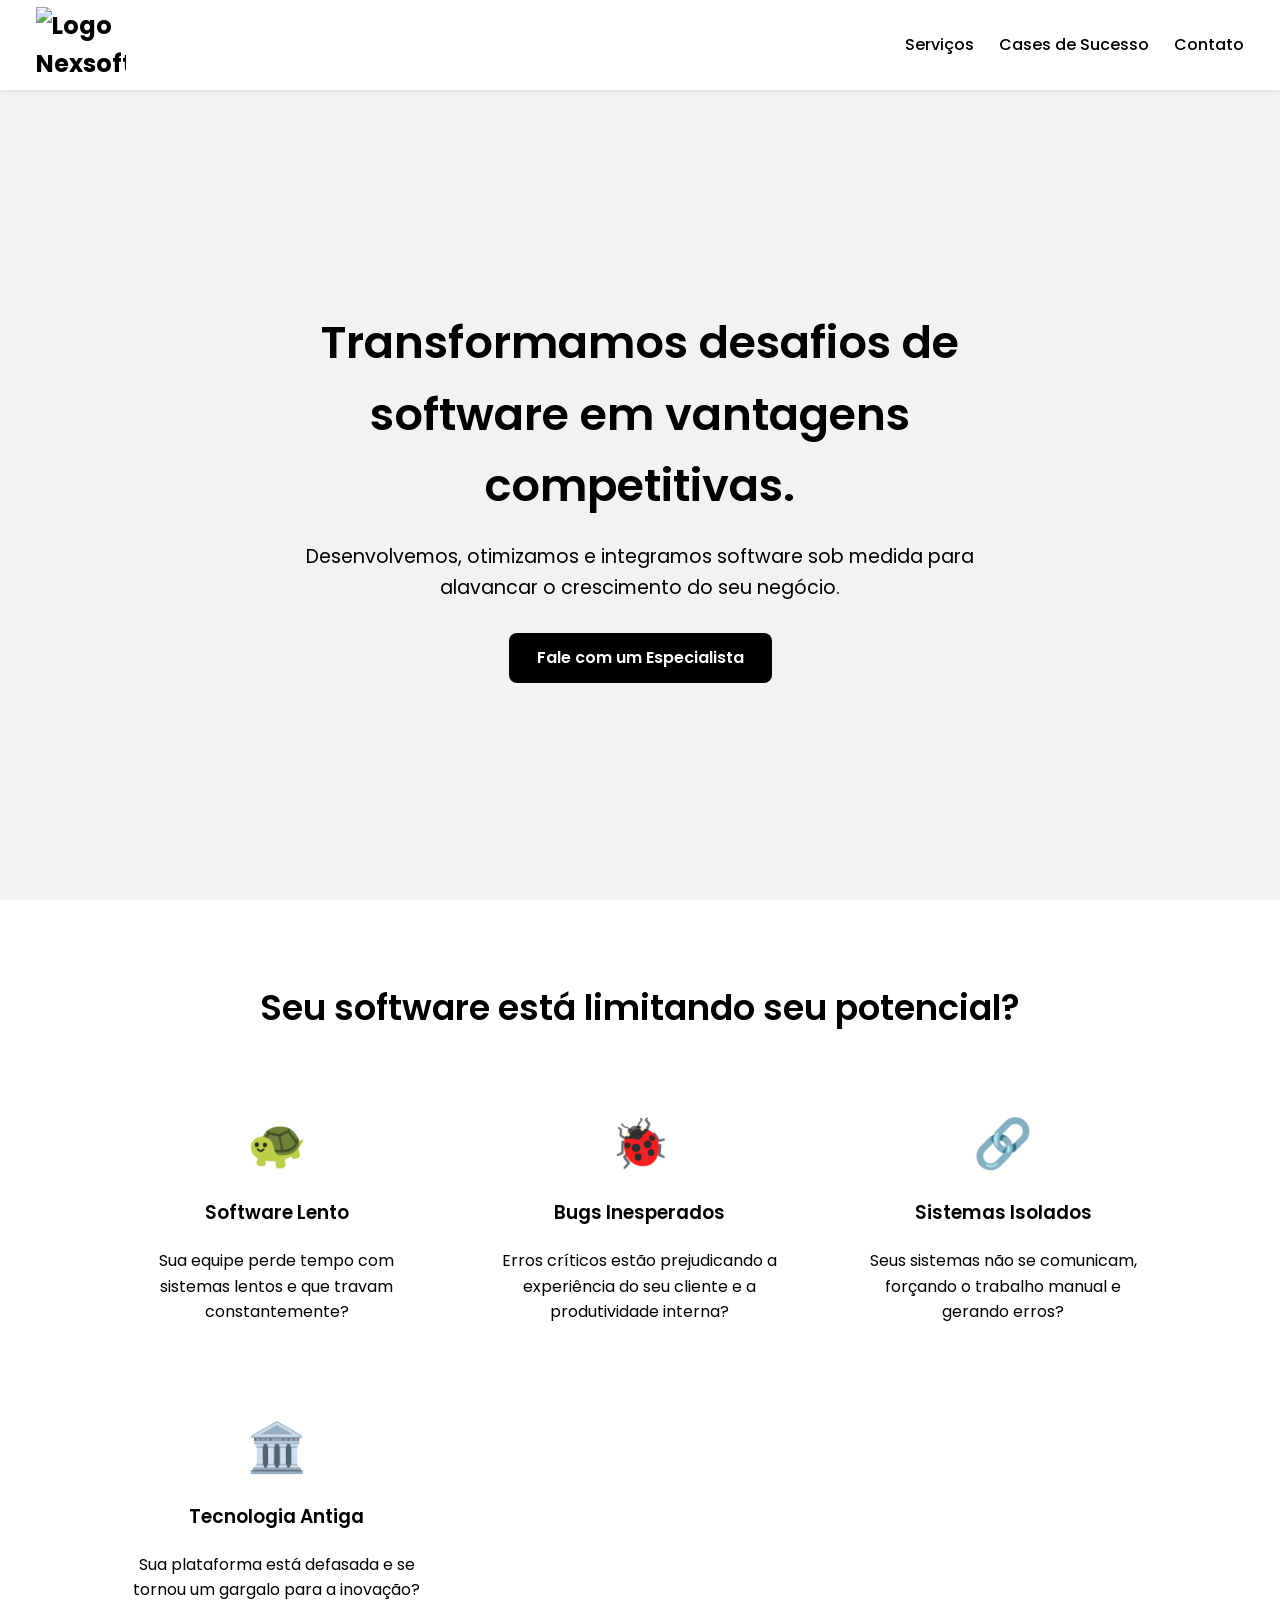
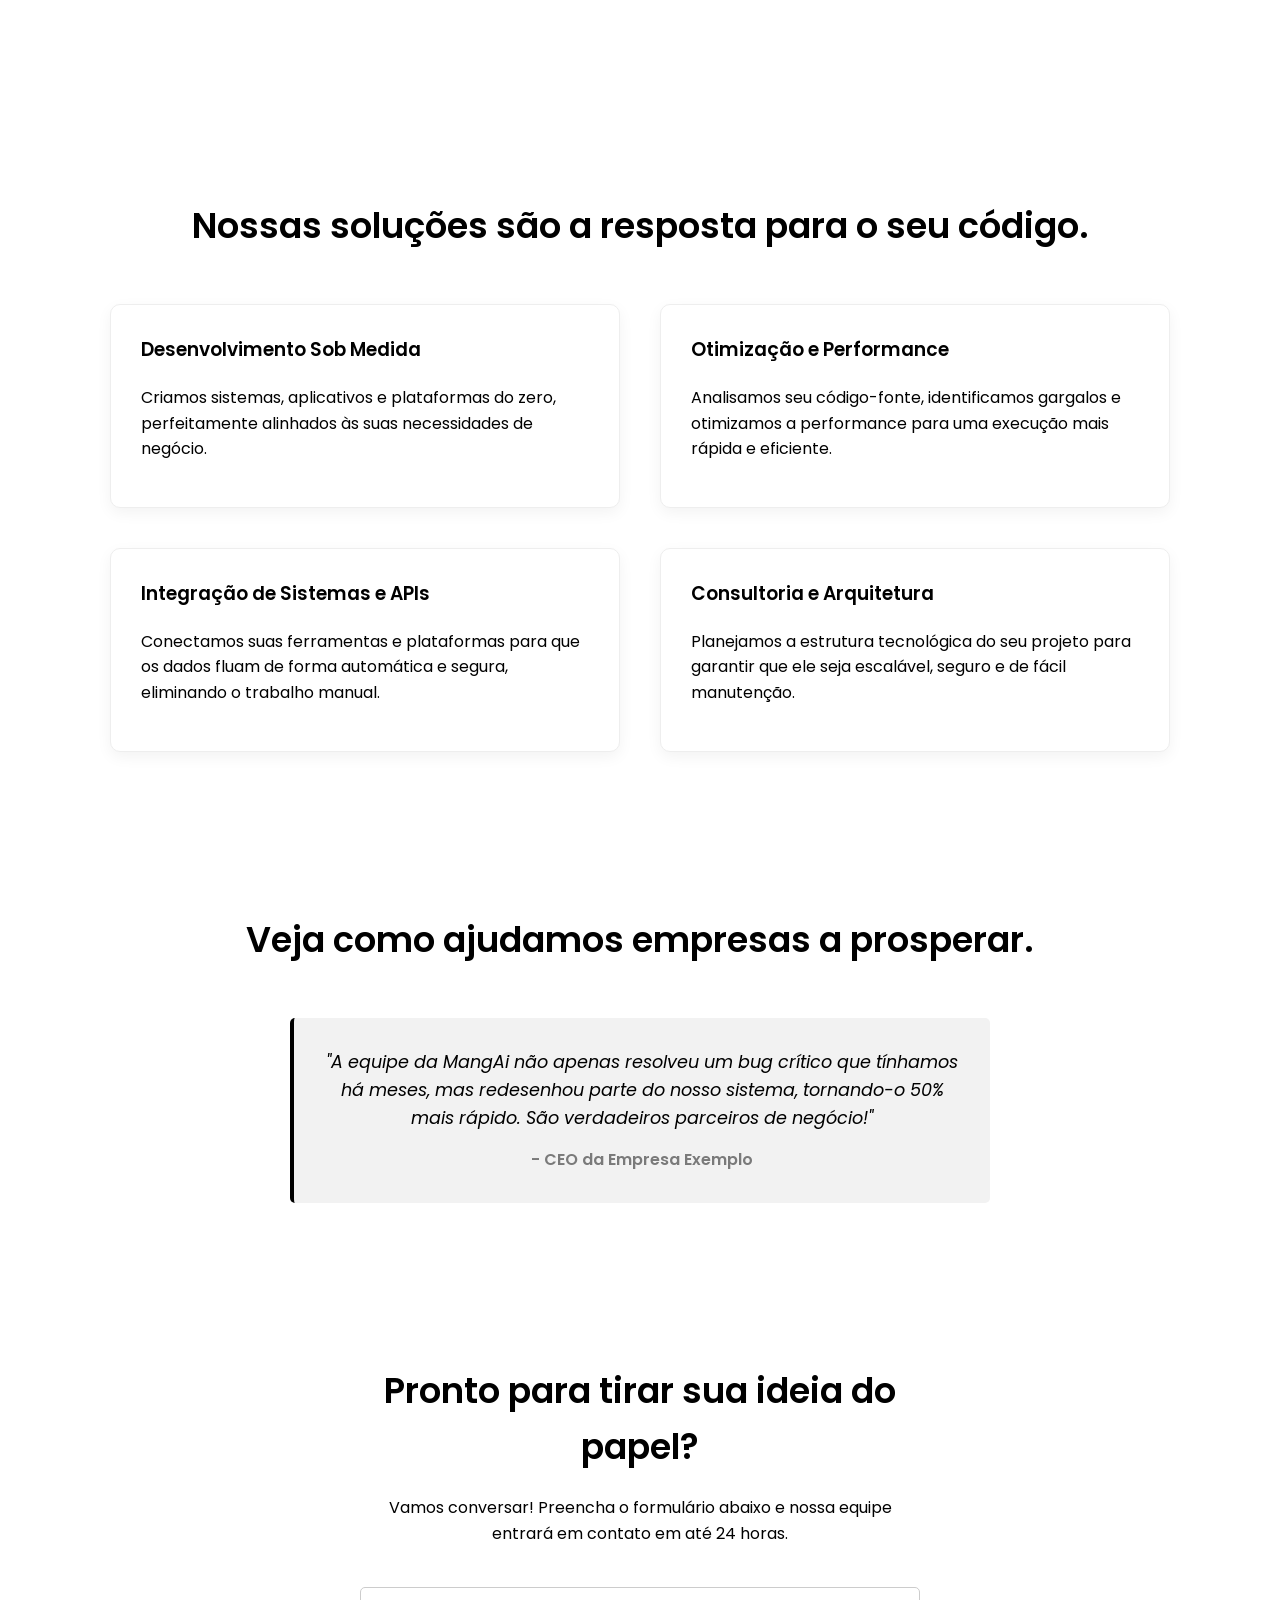
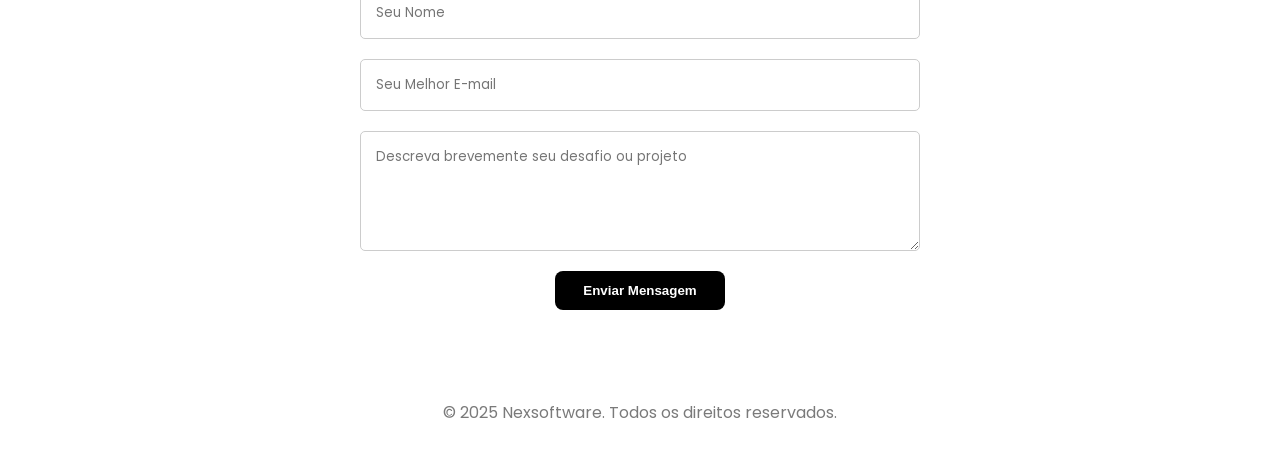
==== docs/index.html @ c8f97b18 "Add files via upload" ====
<!DOCTYPE html>
<html lang="pt-BR">
<head>
    <meta charset="UTF-8">
    <meta name="viewport" content="width=device-width, initial-scale=1.0">
    <title>Nexsoftware - Soluções Inteligentes</title>
    <link rel="stylesheet" href="css/styles.css">
    <script src="javascript/script.js" defer></script>
</head>
<body>

    <header class="header">
        <nav class="navbar">
            <a href="#hero" class="logo">
                <img src="imagem/logo.nexoftware2.png" alt="Logo Nexsoftware">
            </a>
            <ul class="nav-links" id="nav-links">
                <li><a href="#services">Serviços</a></li>
                <li><a href="#cases">Cases de Sucesso</a></li>
                <li><a href="#contact">Contato</a></li>
            </ul>

            <button class="menu-hamburger" id="menu-hamburger">
                <span class="menu-hamburger-bar"></span>
                <span class="menu-hamburger-bar"></span>
                <span class="menu-hamburger-bar"></span>
            </button>
        </nav>
    </header>

    <main>

        <section id="hero">
            <div class="container hero-content">
                <h1>Transformamos desafios de software em vantagens competitivas.</h1>
                <p>Desenvolvemos, otimizamos e integramos software sob medida para alavancar o crescimento do seu negócio.</p>
                <a href="#contact" class="btn">Fale com um Especialista</a>
            </div>
        </section>

        <section id="problems">
            <div class="container">
                <h2>Seu software está limitando seu potencial?</h2>
                <div class="problems-grid">
                    <div class="problem-card">
                        <div class="icon">🐢</div>
                        <h3>Software Lento</h3>
                        <p>Sua equipe perde tempo com sistemas lentos e que travam constantemente?</p>
                    </div>
                    <div class="problem-card">
                        <div class="icon">🐞</div>
                        <h3>Bugs Inesperados</h3>
                        <p>Erros críticos estão prejudicando a experiência do seu cliente e a produtividade interna?</p>
                    </div>
                    <div class="problem-card">
                        <div class="icon">🔗</div>
                        <h3>Sistemas Isolados</h3>
                        <p>Seus sistemas não se comunicam, forçando o trabalho manual e gerando erros?</p>
                    </div>
                    <div class="problem-card">
                        <div class="icon">🏛️</div>
                        <h3>Tecnologia Antiga</h3>
                        <p>Sua plataforma está defasada e se tornou um gargalo para a inovação?</p>
                    </div>
                </div>
            </div>
        </section>

        <section id="services">
            <div class="container">
                <h2>Nossas soluções são a resposta para o seu código.</h2>
                <div class="services-grid">
                    <div class="service-card">
                        <h3>Desenvolvimento Sob Medida</h3>
                        <p>Criamos sistemas, aplicativos e plataformas do zero, perfeitamente alinhados às suas necessidades de negócio.</p>
                    </div>
                    <div class="service-card">
                        <h3>Otimização e Performance</h3>
                        <p>Analisamos seu código-fonte, identificamos gargalos e otimizamos a performance para uma execução mais rápida e eficiente.</p>
                    </div>
                    <div class="service-card">
                        <h3>Integração de Sistemas e APIs</h3>
                        <p>Conectamos suas ferramentas e plataformas para que os dados fluam de forma automática e segura, eliminando o trabalho manual.</p>
                    </div>
                    <div class="service-card">
                        <h3>Consultoria e Arquitetura</h3>
                        <p>Planejamos a estrutura tecnológica do seu projeto para garantir que ele seja escalável, seguro e de fácil manutenção.</p>
                    </div>
                </div>
            </div>
        </section>

        <section id="cases">
            <div class="container">
                <h2>Veja como ajudamos empresas a prosperar.</h2>
                <div class="testimonial">
                    <p>"A equipe da MangAi não apenas resolveu um bug crítico que tínhamos há meses, mas redesenhou parte do nosso sistema, tornando-o 50% mais rápido. São verdadeiros parceiros de negócio!"</p>
                    <span class="author">- CEO da Empresa Exemplo</span>
                </div>
            </div>
        </section>

        <section id="contact">
            <div class="container contact-content">
                <h2>Pronto para tirar sua ideia do papel?</h2>
                <p>Vamos conversar! Preencha o formulário abaixo e nossa equipe entrará em contato em até 24 horas.</p>
                <form class="contact-form">
                    <input type="text" name="name" placeholder="Seu Nome" required>
                    <input type="email" name="email" placeholder="Seu Melhor E-mail" required>
                    <textarea name="message" placeholder="Descreva brevemente seu desafio ou projeto" required></textarea>
                    <button type="submit" class="btn">Enviar Mensagem</button>
                </form>
            </div>
        </section>

    </main>

    <footer class="footer">
        <p>&copy; 2025 Nexsoftware. Todos os direitos reservados.</p>
    </footer>

</body>
</html>
---- docs/css/styles.css ----
/* Importação da Fonte do Google Fonts */
        @import url('https://fonts.googleapis.com/css2?family=Poppins:wght@400;500;600;700&display=swap');

        /* Paleta de Cores Baseada no Logo */
        :root {
            --black: #000000;
            --dark-gray: #1A1A1A;
            --medium-gray: #7A7A7A;
            --light-gray: #F2F2F2;
            --white: #FFFFFF;
        }

        /* Reset Básico e Estilos Globais */
        * {
            margin: 0;
            padding: 0;
            box-sizing: border-box;
        }

        html {
            scroll-behavior: smooth;
        }

        body {
            font-family: 'Poppins', sans-serif;
            color: var(--black);
            background-color: var(--white);
            line-height: 1.6;
        }

        .container {
            max-width: 1100px;
            margin: 0 auto;
            padding: 0 20px;
        }

        h1, h2, h3 {
            font-weight: 600;
            margin-bottom: 20px;
        }

        h1 { font-size: 2.8rem; }
        h2 { font-size: 2.2rem; text-align: center; }
        p { margin-bottom: 15px; }

        section {
            padding: 80px 0;
        }

        /* --- Cabeçalho e Navegação --- */
        .header {
            background-color: var(--white);
            box-shadow: 0 2px 5px rgba(0,0,0,0.08);
            display: flex;
            align-items: center;
            padding: 8px 16px;
            position: sticky;
            top: 0;
            z-index: 1000;
            height: 90px;
        }

        /* Barra interna que controla espaçamento horizontal */
        .navbar {
            display: flex;
            justify-content: space-between;
            align-items: center;
            width: 100%;
            padding: 0 20px;
        }

        .logo {
            display: flex;
            align-items: center;
            font-size: 1.5rem;
            font-weight: 700;
            color: var(--text-brown);
            text-decoration: none;
        }

        .logo img {
            width: 90px;
            height: auto;
            transition: transform 0.3s ease;
        }

        /* Hover suave para destaque */
        .logo img:hover {
            transform: scale(1.05);
        }

        .nav-links {
            list-style: none;
            display: flex;
        }

        .nav-links li {
            margin-left: 25px;
        }

        .nav-links a {
            text-decoration: none;
            color: var(--black);
            font-weight: 500;
            transition: color 0.3s ease;
        }

        .nav-links a:hover {
            color: var(--medium-gray);
        }

        /* --- Seção Principal (Hero) --- */
        #hero {
            background: var(--light-gray);
            min-height: 90vh;
            display: flex;
            align-items: center;
            text-align: center;
        }

        .hero-content {
            max-width: 800px;
            margin: 0 auto;
        }

        .hero-content h1 {
            color: var(--text-brown);
        }

        .hero-content p {
            font-size: 1.2rem;
            margin-bottom: 30px;
        }
        
        .btn {
            display: inline-block;
            padding: 12px 28px;
            background: var(--black);
            color: var(--white);
            font-weight: 600;
            text-decoration: none;
            border-radius: 8px;
            transition: all 0.3s ease; 
        }

        .btn:hover {
            background: var(--dark-gray);
            transform: translateY(-2px);
        }

        /* --- Seção de Problemas --- */
        #problems {
            background-color: var(--white);
        }

        .problems-grid {
            display: grid;
            grid-template-columns: repeat(auto-fit, minmax(250px, 1fr));
            gap: 30px;
            margin-top: 50px;
        }

        .problem-card {
            text-align: center;
            padding: 20px;
        }

        .problem-card .icon {
            font-size: 3rem;
            color: var(--black);
            margin-bottom: 15px;
        }

        /* --- Seção de Soluções (Serviços) --- */
        .services-grid {
            display: grid;
            grid-template-columns: 1fr 1fr;
            gap: 40px;
            margin-top: 50px;
        }

        .service-card {
            background-color: var(--white);
            padding: 30px;
            border: 1px solid #eee;
            border-radius: 10px;
            box-shadow: 0 5px 15px rgba(0,0,0,0.05);
            transition: transform 0.3s ease, box-shadow 0.3s ease;
        }

        .service-card:hover {
            transform: translateY(-5px);
            box-shadow: 0 8px 25px rgba(0,0,0,0.1);
        }

        .service-card h3 {
            color: var(--black);
        }

        /* --- Seção de Cases de Sucesso --- */
        #cases {
            background-color: var(--white);
        }
        
        .testimonial {
            max-width: 700px;
            margin: 50px auto 0;
            text-align: center;
            padding: 30px;
            background-color: var(--light-gray);
            border-left: 4px solid var(--black);
            border-radius: 5px;
        }

        .testimonial p {
            font-style: italic;
            font-size: 1.1rem;
        }

        .testimonial .author {
            font-weight: 600;
            margin-top: 15px;
            display: block;
            color: var(--medium-gray);
        }

        /* --- Seção de Contato --- */
        .contact-content {
            max-width: 600px;
            margin: 0 auto;
            text-align: center;
        }

        .contact-form {
            margin-top: 40px;
            display: flex;
            flex-direction: column;
            gap: 20px;
        }

        .contact-form input,
        .contact-form textarea {
            width: 100%;
            padding: 15px;
            border: 1px solid #ccc;
            border-radius: 5px;
            font-family: 'Poppins', sans-serif;
        }

        .contact-form textarea {
            resize: vertical;
            min-height: 120px;
        }

        .contact-form .btn {
            align-self: center;
            border: none;
            cursor: pointer;
        }

        /* --- Rodapé (Footer) --- */
        .footer {
            background-color: var(--white);
            color: var(--medium-gray);
            text-align: center;
            padding: 10px 0;
        }

        /* --- ESTILOS DO MENU HAMBURGUER --- */

        /* 1. Estilo do botão (as 3 barrinhas) */
        .menu-hamburger {
            display: none; /* ESCONDIDO EM TELAS GRANDES */
            flex-direction: column;
            justify-content: space-around;
            width: 30px;
            height: 25px;
            background: transparent;
            border: none;
            cursor: pointer;
            padding: 0;
            z-index: 1002; /* Garante que fique acima dos outros itens */
        }

        .menu-hamburger-bar {
            width: 100%;
            height: 3px;
            background-color: var(--black);
            border-radius: 2px;
            transition: all 0.3s ease;
        }

        /* (Opcional) Animação do botão para virar um "X" quando ativo */
        .menu-hamburger.active .menu-hamburger-bar:nth-child(1) {
            transform: rotate(45deg) translate(7px, 6px);
        }
        .menu-hamburger.active .menu-hamburger-bar:nth-child(2) {
            opacity: 0;
        }       
        .menu-hamburger.active .menu-hamburger-bar:nth-child(3) {
            transform: rotate(-45deg) translate(7px, -6px);
        }


        /* --- ESTILOS RESPONSIVOS COMPLETOS --- */
        @media (max-width: 768px) {

        /* 1. Mostra o botão hambúrguer */
        .menu-hamburger {
            display: flex;
        }

        /* 2. Estiliza o menu de links para ficar ESCONDIDO */
        .nav-links {
        /* Fica por cima de tudo */
            position: fixed; 
            z-index: 1001;

        /* Começa no topo (abaixo do header) e vai até o fim */
            top: 90px; /* Altura do seu header */
            right: 0;
            height: calc(100vh - 90px); /* Altura total da tela - altura do header */
        
        /* Tamanho e cor */
            width: 70%; /* Ocupa 70% da largura da tela */
            max-width: 300px; /* Limite máximo */
            background-color: var(--white);
            box-shadow: -2px 0 5px rgba(0,0,0,0.1);

        /* Organiza os links verticalmente */
            flex-direction: column;
            align-items: center;
            padding-top: 40px;
            gap: 30px;

        /* A MÁGICA: Joga o menu para fora da tela */
            transform: translateX(100%);
            transition: transform 0.3s ease-in-out;
        }

        /* 3. A classe .active que o JavaScript vai adicionar */
        .nav-links.active {
        /* Traz o menu de volta para a tela */
            transform: translateX(0);
        }

        /* --- Outros ajustes de layout --- */

        /* 4. Ajustando a Seção Hero */
        #hero {
            min-height: 70vh;
            padding-top: 40px;
            padding-bottom: 40px;
        }

        /* 5. Ajustando a Tipografia (Fontes) */
        h1 { font-size: 2.2rem; }
        h2 { font-size: 1.8rem; }
        .hero-content p { font-size: 1.1rem; }

        /* 6. Ajustando o Grid de Serviços */
        .services-grid {
            grid-template-columns: 1fr;
            gap: 25px;
        }

        /* 7. Ajustando o Grid de Problemas */
        .problems-grid {
            grid-template-columns: 1fr;
        }
    }

        /* Ajuste final para telas bem pequenas */
        @media (max-width: 480px) {
        .logo img {
            width: 70px; /* Reduz o logo */
        }
    
        .nav-links {
            top: 74px; /* Ajusta o menu para o novo tamanho do header */
            height: calc(100vh - 74px);
        }
    
        .header {
            height: 74px; /* Ajusta o header */
        }

        h1 {
            font-size: 1.9rem;
        }
    }
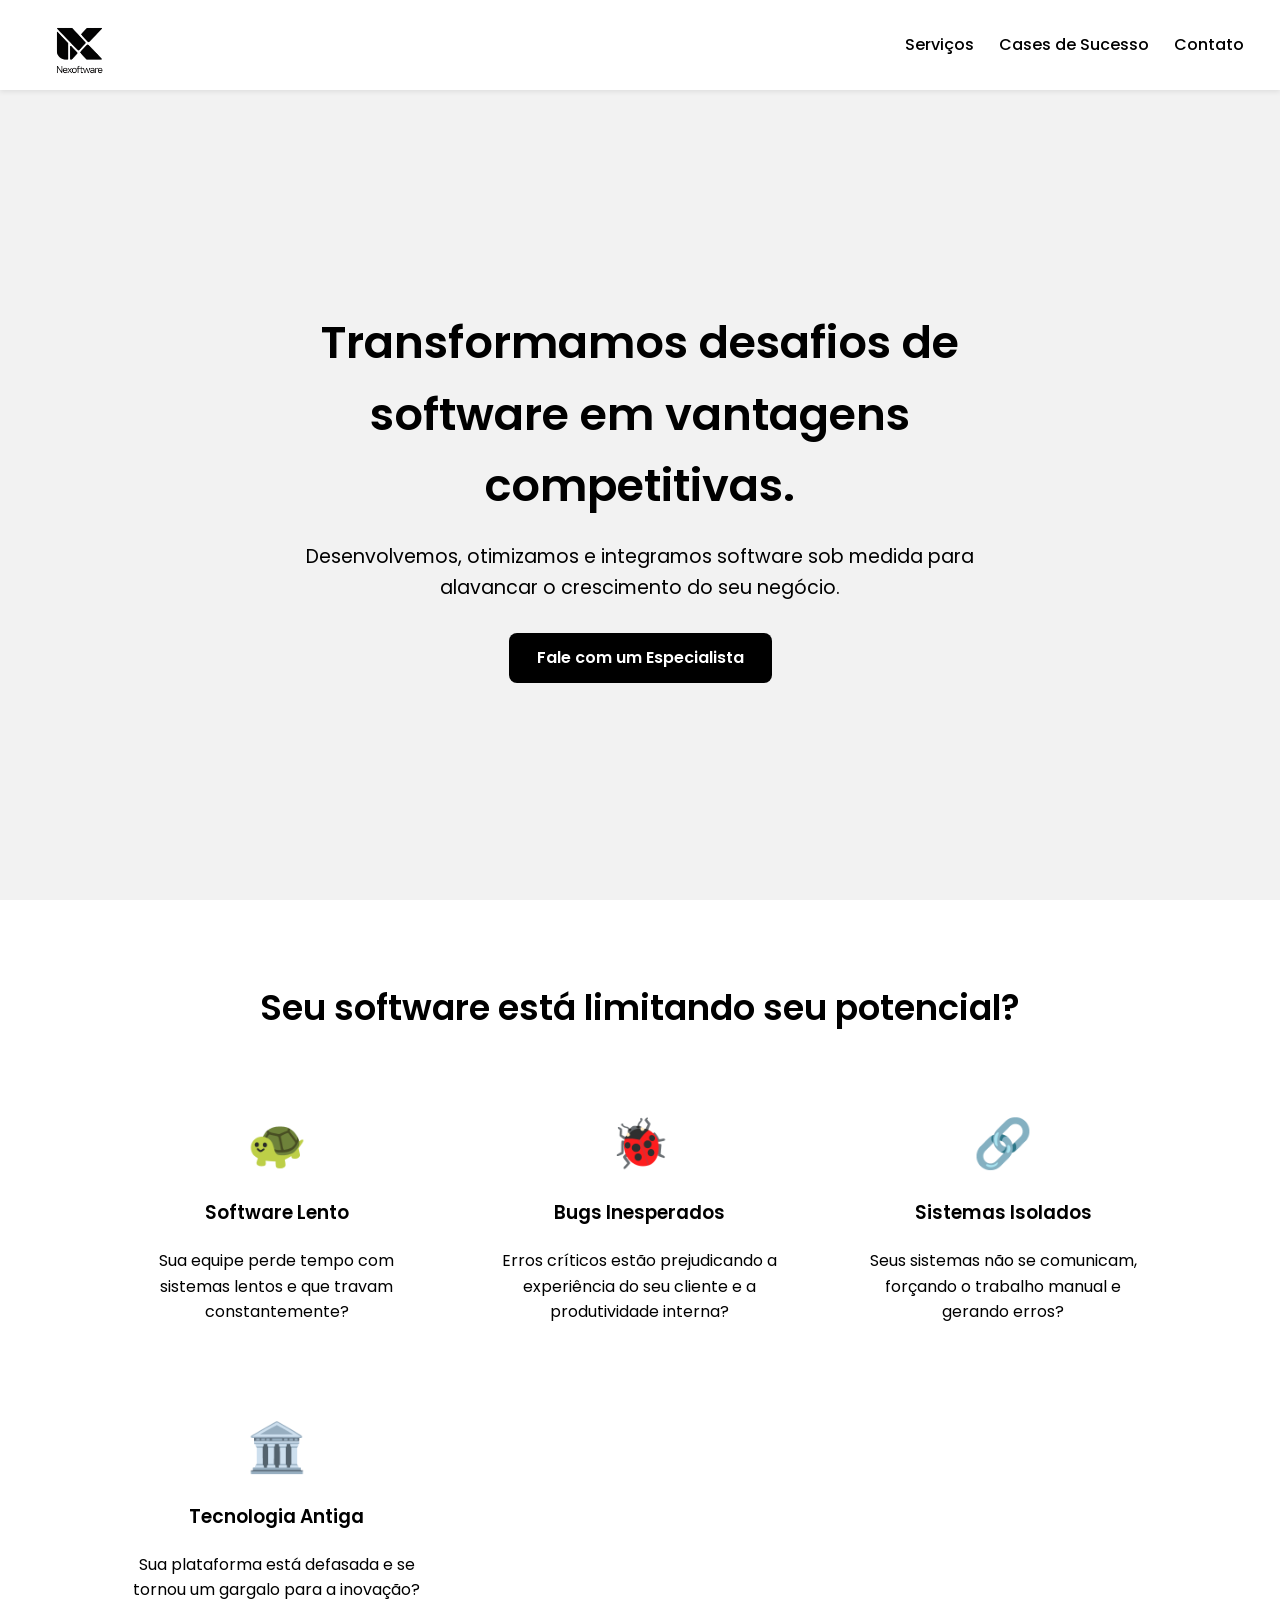
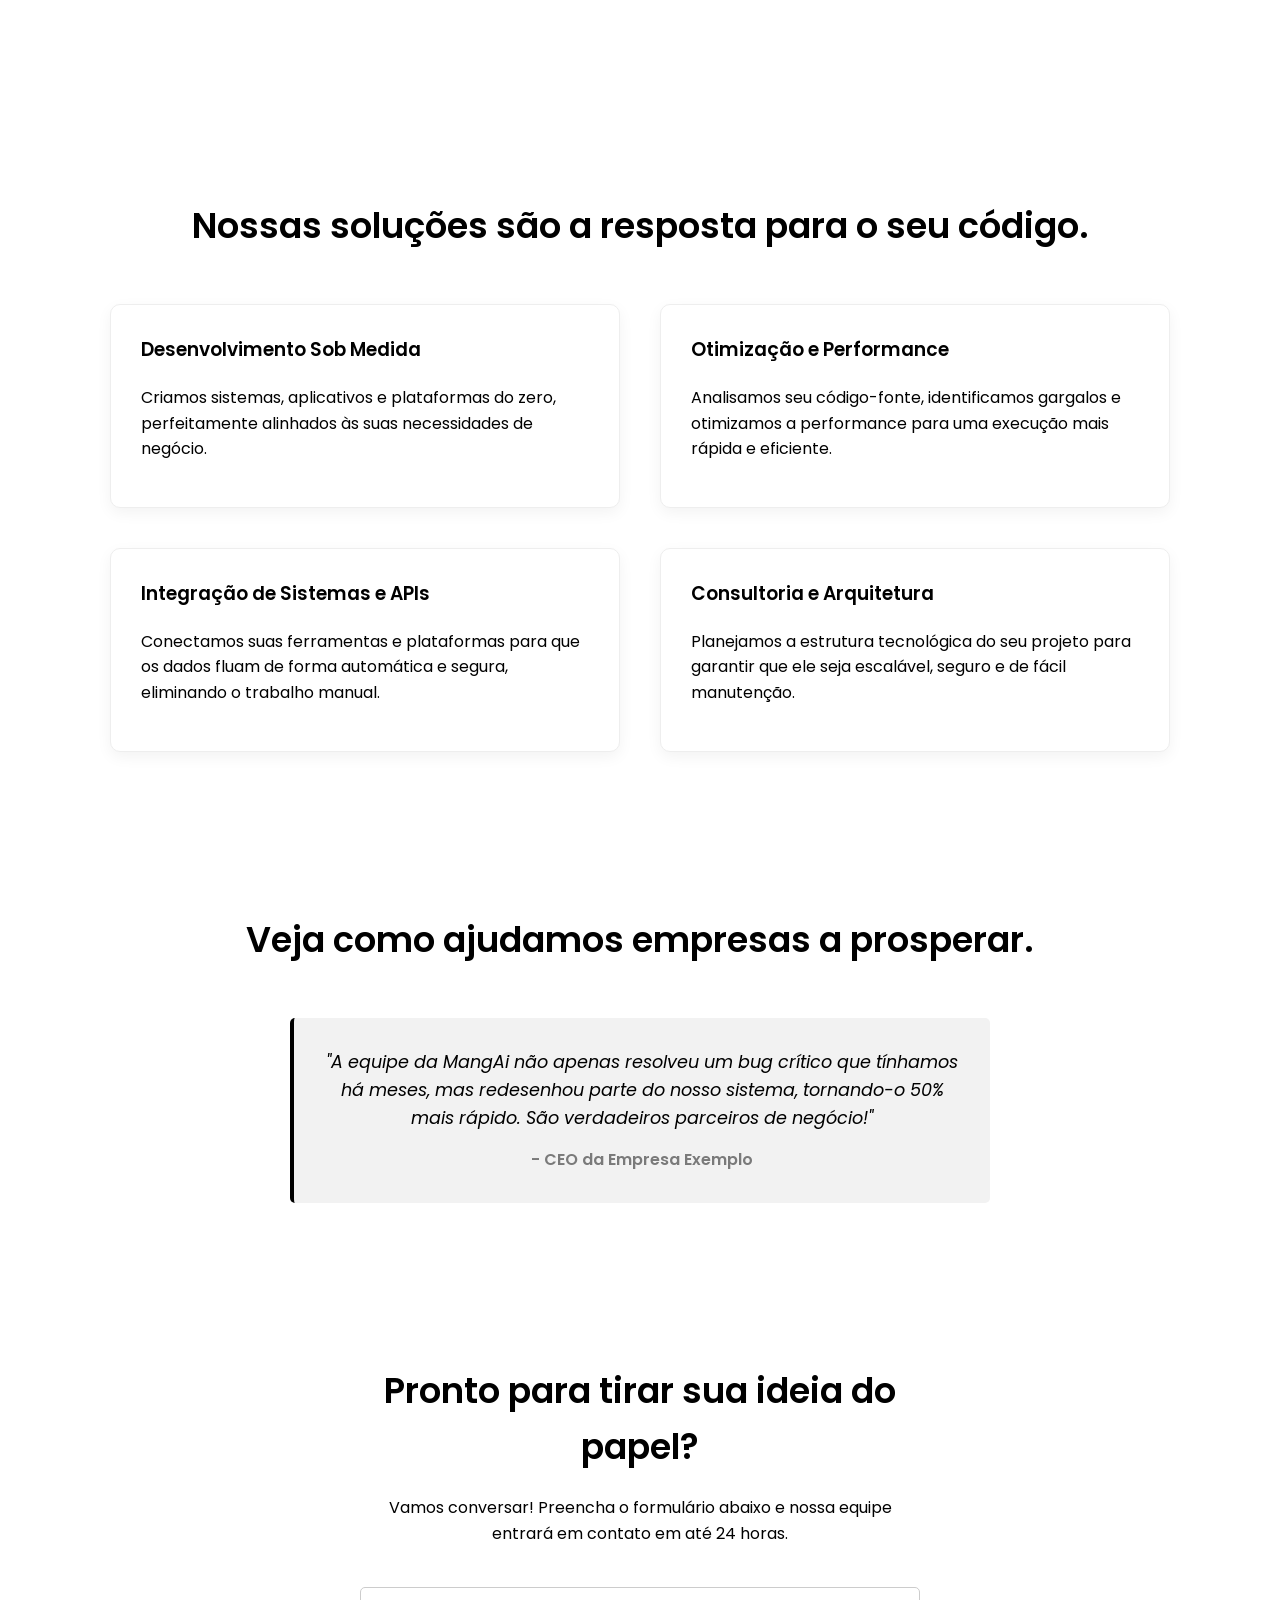
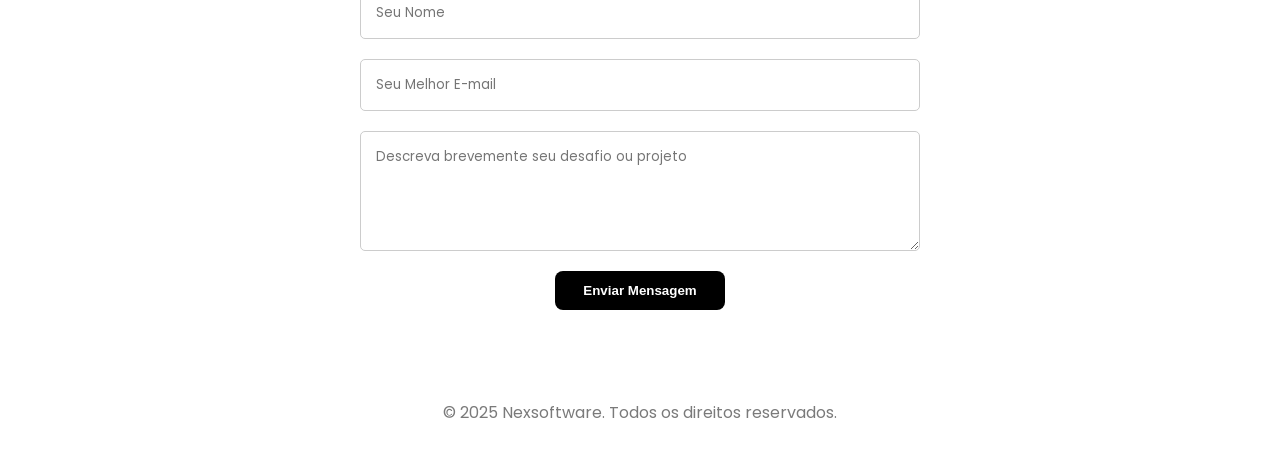
==== commit 13cc9824: "Update index.html" ====
--- a/docs/index.html
+++ b/docs/index.html
@@ -12,7 +12,7 @@
     <header class="header">
         <nav class="navbar">
             <a href="#hero" class="logo">
-                <img src="imagem/logo.nexoftware2.png" alt="Logo Nexsoftware">
+                <img src="imagem/logo.nexsoftware2.png" alt="Logo Nexsoftware">
             </a>
             <ul class="nav-links" id="nav-links">
                 <li><a href="#services">Serviços</a></li>
@@ -120,4 +120,4 @@
     </footer>
 
 </body>
-</html>+</html>
